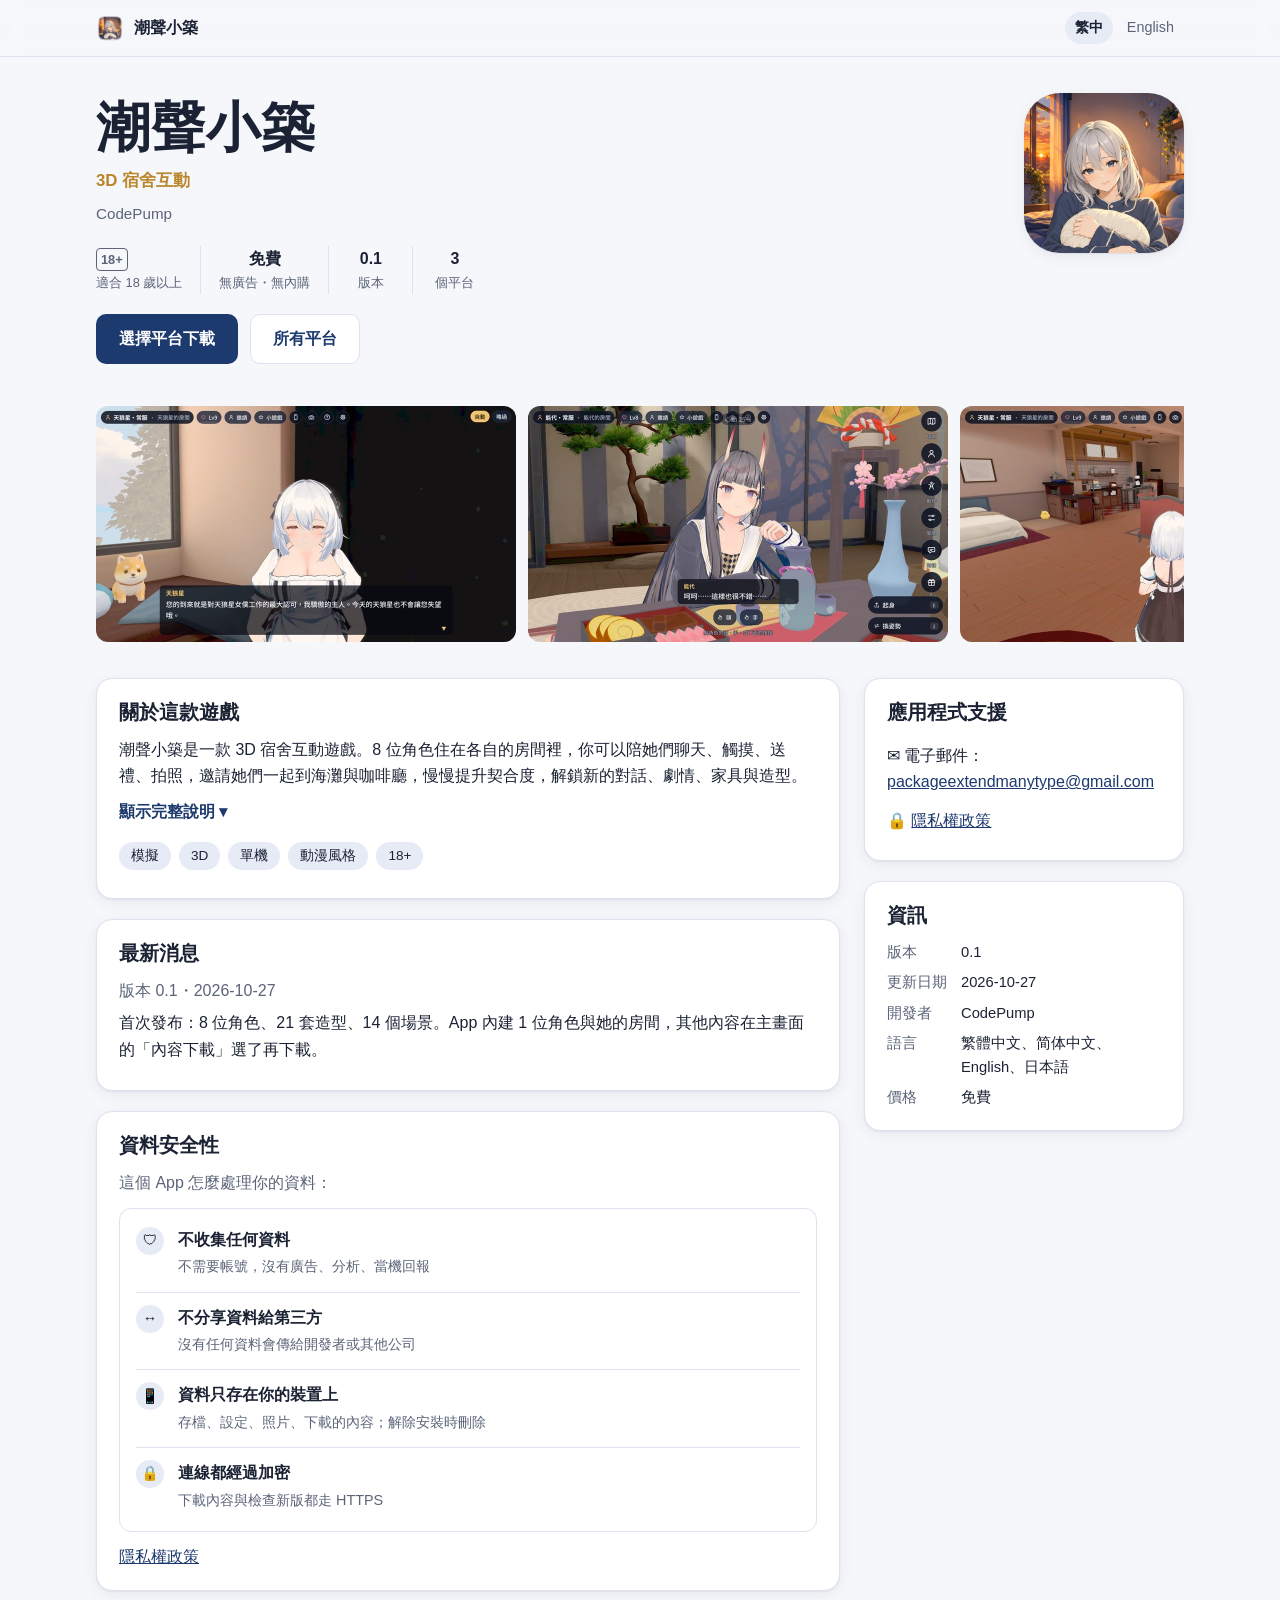
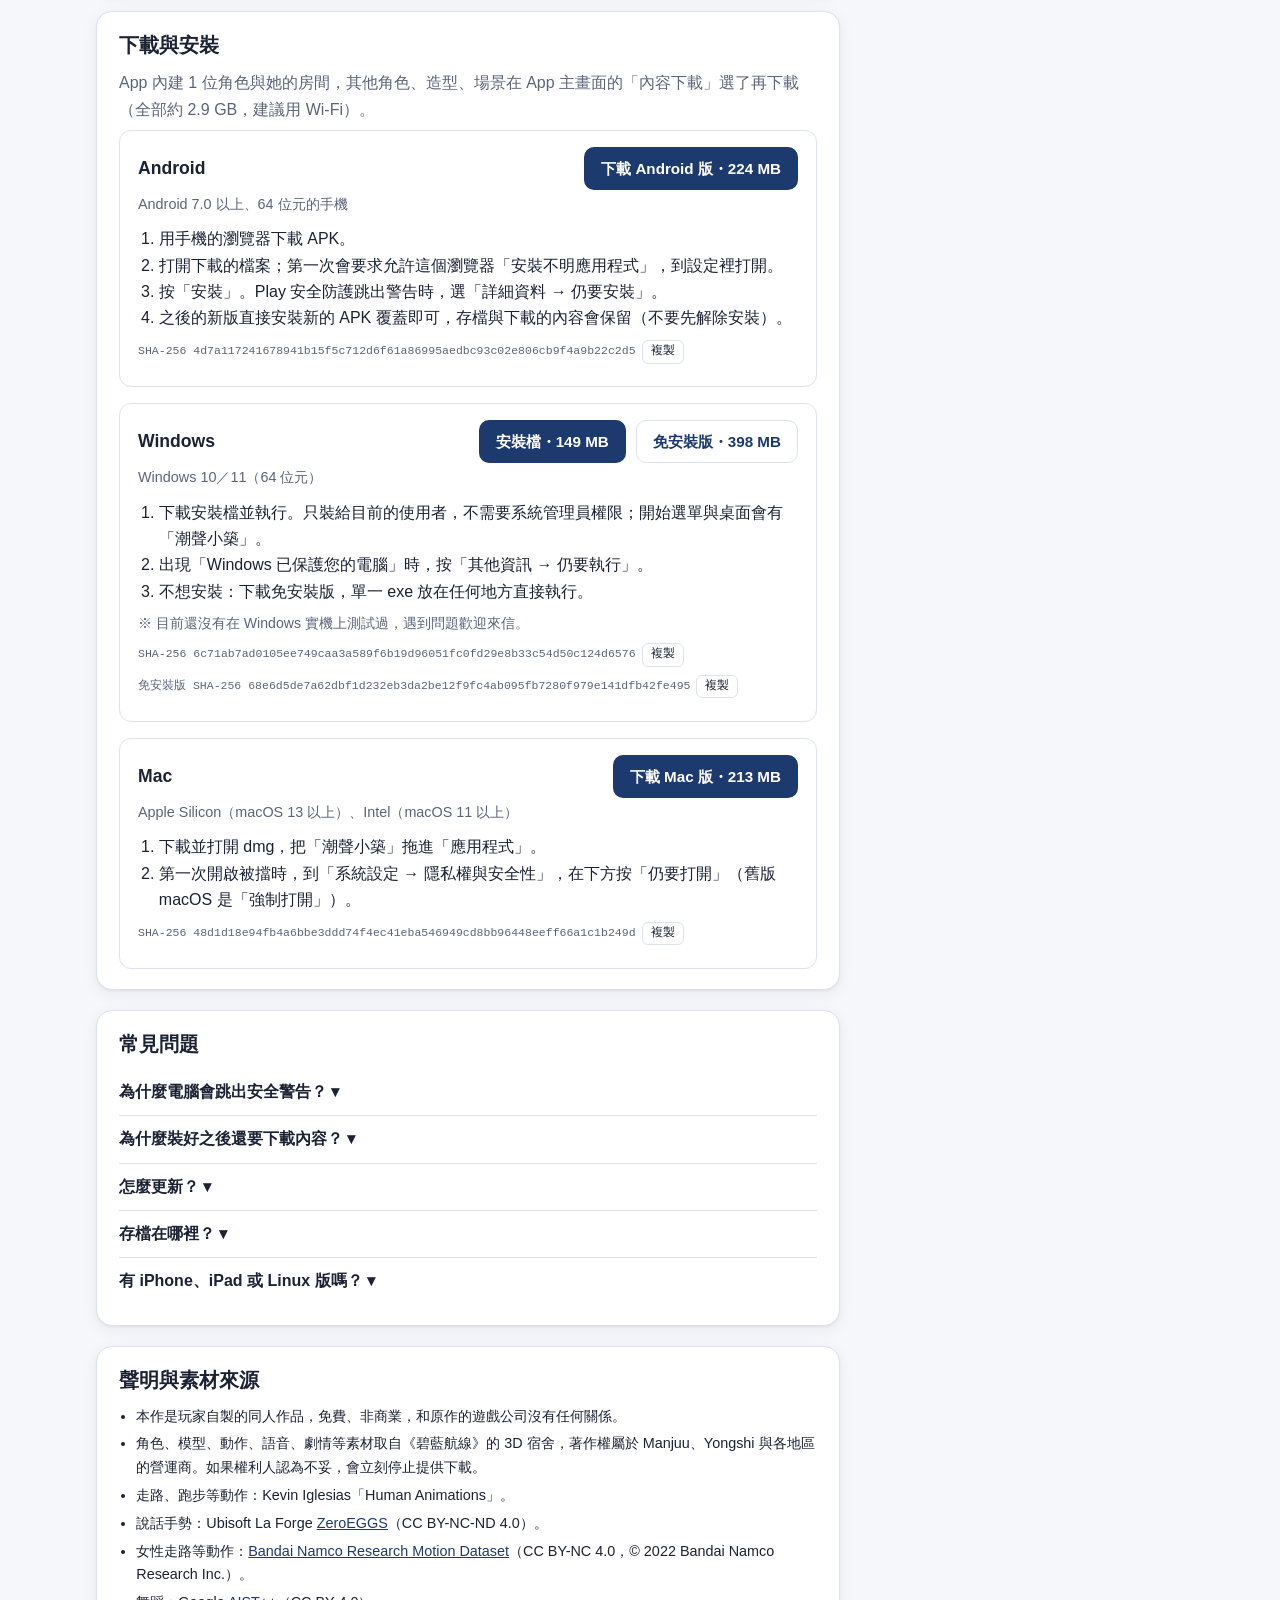
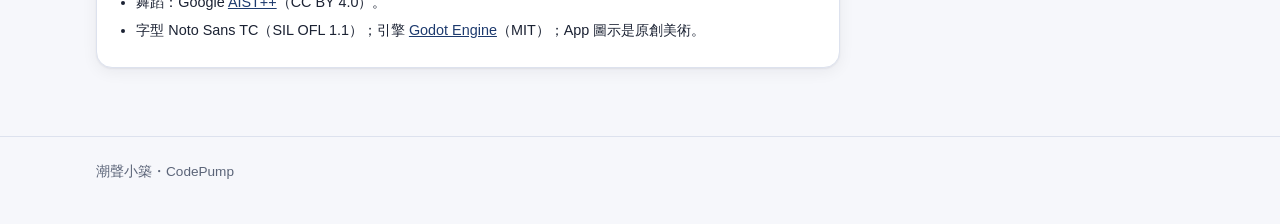
==== index.html @ 1b5eac10 "下載頁 0.1（2026-10-27） 由 L2D3D 的 tools/site.py 產生。  Co-Authored-By: Claude Opus 5.5 (1M context) <norep" ====
<!doctype html>
<html lang="zh-Hant-TW">
<head>
<meta charset="utf-8">
<meta name="viewport" content="width=device-width, initial-scale=1">
<title>潮聲小築｜3D 宿舍互動</title>
<meta name="description" content="在海邊的宿舍裡和她們相處：聊天、觸摸、送禮、拍照，一起去海灘與咖啡廳">
<link rel="canonical" href="https://daniel098962.github.io/tidehouse/">
<link rel="alternate" hreflang="zh-Hant-TW" href="https://daniel098962.github.io/tidehouse/">
<link rel="alternate" hreflang="en" href="https://daniel098962.github.io/tidehouse/en/">
<meta property="og:type" content="website">
<meta property="og:title" content="潮聲小築｜3D 宿舍互動">
<meta property="og:description" content="在海邊的宿舍裡和她們相處：聊天、觸摸、送禮、拍照，一起去海灘與咖啡廳">
<meta property="og:url" content="https://daniel098962.github.io/tidehouse/">
<meta property="og:image" content="https://daniel098962.github.io/tidehouse/img/feature_zh-TW.png">
<meta name="twitter:card" content="summary_large_image">
<link rel="icon" href="img/favicon.png">
<link rel="apple-touch-icon" href="img/icon_180.png">
<link rel="stylesheet" href="style.css">
<script type="application/ld+json">{"@context": "https://schema.org", "@type": "VideoGame", "name": "潮聲小築", "description": "在海邊的宿舍裡和她們相處：聊天、觸摸、送禮、拍照，一起去海灘與咖啡廳", "url": "https://daniel098962.github.io/tidehouse/", "image": "https://daniel098962.github.io/tidehouse/img/icon_512.png", "operatingSystem": "Android, Windows, macOS", "applicationCategory": "GameApplication", "author": {"@type": "Organization", "name": "CodePump"}, "offers": {"@type": "Offer", "price": "0", "priceCurrency": "USD"}, "softwareVersion": "0.1", "contentRating": "18+"}</script>
</head>
<body>
<header class="top"><div class="wrap">
<a class="brand" href="./"><img src="img/favicon.png" alt="">潮聲小築</a>
<nav class="lang"><a aria-current="page">繁中</a><a href="en/" hreflang="en">English</a></nav>
</div></header>
<main class="wrap">
<section class="hero">
<div>
<h1>潮聲小築</h1>
<p class="tagline">3D 宿舍互動</p>
<p class="dev">CodePump</p>
<ul class="stats">
<li><b><span class="badge-age">18+</span></b><span>適合 18 歲以上</span></li>
<li><b>免費</b><span>無廣告・無內購</span></li>
<li><b>0.1</b><span>版本</span></li>
<li><b>3</b><span>個平台</span></li>
</ul>
<div class="cta"><a class="btn primary" id="dl-main" href="#download">選擇平台下載</a><a class="btn ghost" href="#download">所有平台</a></div>
<p class="cta-note" id="dl-note"></p>
</div>
<img class="hero-icon" src="img/icon_512.png" alt="潮聲小築">
</section>
<section class="shots" aria-label="截圖"><div class="strip">
<button type="button" data-full="img/shots/01.jpg"><img loading="lazy" src="img/shots/thumb_01.jpg" alt="截圖 1"></button>
<button type="button" data-full="img/shots/02.jpg"><img loading="lazy" src="img/shots/thumb_02.jpg" alt="截圖 2"></button>
<button type="button" data-full="img/shots/03.jpg"><img loading="lazy" src="img/shots/thumb_03.jpg" alt="截圖 3"></button>
<button type="button" data-full="img/shots/04.jpg"><img loading="lazy" src="img/shots/thumb_04.jpg" alt="截圖 4"></button>
<button type="button" data-full="img/shots/05.jpg"><img loading="lazy" src="img/shots/thumb_05.jpg" alt="截圖 5"></button>
<button type="button" data-full="img/shots/06.jpg"><img loading="lazy" src="img/shots/thumb_06.jpg" alt="截圖 6"></button>
<button type="button" data-full="img/shots/07.jpg"><img loading="lazy" src="img/shots/thumb_07.jpg" alt="截圖 7"></button>
<button type="button" data-full="img/shots/08.jpg"><img loading="lazy" src="img/shots/thumb_08.jpg" alt="截圖 8"></button>
</div></section>
<div class="cols">
<div>
<section class="card about" id="about">
<h2>關於這款遊戲</h2>
<p>潮聲小築是一款 3D 宿舍互動遊戲。8 位角色住在各自的房間裡，你可以陪她們聊天、觸摸、送禮、拍照，邀請她們一起到海灘與咖啡廳，慢慢提升契合度，解鎖新的對話、劇情、家具與造型。</p>
<details><summary>顯示完整說明</summary>
<h3>在房間裡相處</h3>
<ul><li>操作角色在房間裡自由走動，坐上沙發、床、暖桌，共 81 種家具互動</li><li>進房間時她會先打招呼；按「對話」播一段日常對話，有選項的會分歧</li><li>互動中點她的頭、手等部位，播出反應動作與台詞</li><li>劇情超過 1,100 段，有日語配音</li></ul>
<h3>契合度與回憶</h3>
<ul><li>對話、觸摸、送禮、收集、小遊戲都會提升契合度（每位角色 Lv1～15）</li><li>升級解鎖新的對話、劇情、家具與造型</li><li>專屬禮物解鎖專屬劇情；看過的回憶隨時可以重播，在她的房間裡用專屬的鏡頭演出</li><li>房間裡藏著 245 件收藏品，有些只在晚上出現</li><li>只想看劇情？可以一鍵全部解鎖，數值也能自己調</li></ul>
<h3>拍照模式</h3>
<ul><li>上百種姿勢、表情，6 種濾鏡、景深、定格</li><li>照片存在 App 的相簿；邀請來的同伴也能一起合照</li></ul>
<h3>一起出門</h3>
<ul><li>邀請其他角色到同一個場景，她們會坐上沙發、床，或站在旁邊看著你，同伴之間也會聊天</li><li>海灘有排球、滑水道，咖啡廳有跳舞拍照，洗車場可以限時洗車</li><li>房間裡還有打手、猜拳、行程等小遊戲</li></ul>
<h3>手機</h3>
<ul><li>跟她聊天、看她的貼文並回覆、打視訊電話</li></ul>
<h3>白天與夜晚</h3>
<ul><li>依手機的時間切換白天與夜晚：夜晚開燈、窗外變暗，也可以自己固定</li></ul>
<h3>換裝、換場景、換家具</h3>
<ul><li>21 套造型、14 個場景（8 間房間、宿舍走廊、浴室、海灘、咖啡廳、洗車場）</li><li>任何角色都能去任何場景；房間裡的床、桌子、沙發可以自己換</li></ul>
<h3>其他</h3>
<ul><li>介面與台詞支援繁體中文、简体中文、English、日本語</li><li>不需要註冊帳號、沒有廣告、沒有內購，進度存在手機上</li></ul>
<p>注意：App 內建 1 位角色與她的房間，其他角色、造型、場景在「內容下載」選了再下載（全部約 2.9 GB），建議使用 Wi-Fi。</p>
</details>
<ul class="tags"><li>模擬</li><li>3D</li><li>單機</li><li>動漫風格</li><li>18+</li></ul>
</section>
<section class="card" id="news">
<h2>最新消息</h2>
<p class="muted">版本 0.1・2026-10-27</p>
<p>首次發布：8 位角色、21 套造型、14 個場景。App 內建 1 位角色與她的房間，其他內容在主畫面的「內容下載」選了再下載。</p>
</section>
<section class="card" id="safety">
<h2>資料安全性</h2>
<p class="muted">這個 App 怎麼處理你的資料：</p>
<div class="safety"><div class="row"><div class="ico" aria-hidden="true">🛡</div><div><b>不收集任何資料</b><span>不需要帳號，沒有廣告、分析、當機回報</span></div></div>
<div class="row"><div class="ico" aria-hidden="true">↔</div><div><b>不分享資料給第三方</b><span>沒有任何資料會傳給開發者或其他公司</span></div></div>
<div class="row"><div class="ico" aria-hidden="true">📱</div><div><b>資料只存在你的裝置上</b><span>存檔、設定、照片、下載的內容；解除安裝時刪除</span></div></div>
<div class="row"><div class="ico" aria-hidden="true">🔒</div><div><b>連線都經過加密</b><span>下載內容與檢查新版都走 HTTPS</span></div></div></div>
<a href="privacy.html">隱私權政策</a>
</section>
<section class="card" id="download">
<h2>下載與安裝</h2>
<p class="muted">App 內建 1 位角色與她的房間，其他角色、造型、場景在 App 主畫面的「內容下載」選了再下載（全部約 2.9 GB，建議用 Wi-Fi）。</p>
<div class="dl-grid">
<article class="dl" id="dl-android">
<header><h3>Android</h3><div class="files"><a class="btn primary" href="https://github.com/daniel098962/tidehouse/releases/latest/download/TideHouse.apk">下載 Android 版・224 MB</a></div></header>
<p class="req">Android 7.0 以上、64 位元的手機</p>
<ol><li>用手機的瀏覽器下載 APK。</li><li>打開下載的檔案；第一次會要求允許這個瀏覽器「安裝不明應用程式」，到設定裡打開。</li><li>按「安裝」。Play 安全防護跳出警告時，選「詳細資料 → 仍要安裝」。</li><li>之後的新版直接安裝新的 APK 覆蓋即可，存檔與下載的內容會保留（不要先解除安裝）。</li></ol>
<p class="hash">SHA-256 4d7a117241678941b15f5c712d6f61a86995aedbc93c02e806cb9f4a9b22c2d5<button type="button" data-copy="4d7a117241678941b15f5c712d6f61a86995aedbc93c02e806cb9f4a9b22c2d5">複製</button></p>
</article>
<article class="dl" id="dl-windows">
<header><h3>Windows</h3><div class="files"><a class="btn primary" href="https://github.com/daniel098962/tidehouse/releases/latest/download/TideHouse_x64-setup.exe">安裝檔・149 MB</a><a class="btn ghost" href="https://github.com/daniel098962/tidehouse/releases/latest/download/TideHouse_x64_portable.exe">免安裝版・398 MB</a></div></header>
<p class="req">Windows 10／11（64 位元）</p>
<ol><li>下載安裝檔並執行。只裝給目前的使用者，不需要系統管理員權限；開始選單與桌面會有「潮聲小築」。</li><li>出現「Windows 已保護您的電腦」時，按「其他資訊 → 仍要執行」。</li><li>不想安裝：下載免安裝版，單一 exe 放在任何地方直接執行。</li></ol><p class="muted" style="font-size:.88rem">※ 目前還沒有在 Windows 實機上測試過，遇到問題歡迎來信。</p>
<p class="hash">SHA-256 6c71ab7ad0105ee749caa3a589f6b19d96051fc0fd29e8b33c54d50c124d6576<button type="button" data-copy="6c71ab7ad0105ee749caa3a589f6b19d96051fc0fd29e8b33c54d50c124d6576">複製</button></p><p class="hash">免安裝版 SHA-256 68e6d5de7a62dbf1d232eb3da2be12f9fc4ab095fb7280f979e141dfb42fe495<button type="button" data-copy="68e6d5de7a62dbf1d232eb3da2be12f9fc4ab095fb7280f979e141dfb42fe495">複製</button></p>
</article>
<article class="dl" id="dl-mac">
<header><h3>Mac</h3><div class="files"><a class="btn primary" href="https://github.com/daniel098962/tidehouse/releases/latest/download/TideHouse_universal.dmg">下載 Mac 版・213 MB</a></div></header>
<p class="req">Apple Silicon（macOS 13 以上）、Intel（macOS 11 以上）</p>
<ol><li>下載並打開 dmg，把「潮聲小築」拖進「應用程式」。</li><li>第一次開啟被擋時，到「系統設定 → 隱私權與安全性」，在下方按「仍要打開」（舊版 macOS 是「強制打開」）。</li></ol>
<p class="hash">SHA-256 48d1d18e94fb4a6bbe3ddd74f4ec41eba546949cd8bb96448eeff66a1c1b249d<button type="button" data-copy="48d1d18e94fb4a6bbe3ddd74f4ec41eba546949cd8bb96448eeff66a1c1b249d">複製</button></p>
</article>
</div>
</section>
<section class="card faq" id="faq">
<h2>常見問題</h2>
<details><summary>為什麼電腦會跳出安全警告？</summary><p>電腦版沒有付費的程式碼簽章憑證，Windows 的 SmartScreen 與 macOS 會提醒一次，照上面的步驟允許即可。每個檔案都附 SHA-256，可以比對下載的檔案是否完整（Windows：certutil -hashfile 檔名 SHA256；Mac：shasum -a 256 檔名）。</p></details>
<details><summary>為什麼裝好之後還要下載內容？</summary><p>為了讓 App 小一點，只內建 1 位角色與她的房間；其他角色、造型、場景在主畫面的「內容下載」勾選後下載，下載完馬上就能選。不要的也可以刪除。</p></details>
<details><summary>怎麼更新？</summary><p>有新版本時，App 主畫面的標題下方會出現「有新版本」，按了會開這個頁面。下載新版覆蓋安裝，存檔與下載的內容都會保留。</p></details>
<details><summary>存檔在哪裡？</summary><p>Windows：%APPDATA%\Godot\app_userdata\潮聲小築；Mac：~/Library/Application Support/Godot/app_userdata/潮聲小築；Android：App 自己的儲存空間（解除安裝時刪除）。</p></details>
<details><summary>有 iPhone、iPad 或 Linux 版嗎？</summary><p>目前沒有。</p></details>
</section>
<section class="card credits" id="credits">
<h2>聲明與素材來源</h2>
<ul><li>本作是玩家自製的同人作品，免費、非商業，和原作的遊戲公司沒有任何關係。</li><li>角色、模型、動作、語音、劇情等素材取自《碧藍航線》的 3D 宿舍，著作權屬於 Manjuu、Yongshi 與各地區的營運商。如果權利人認為不妥，會立刻停止提供下載。</li><li>走路、跑步等動作：Kevin Iglesias「Human Animations」。</li><li>說話手勢：Ubisoft La Forge <a href="https://github.com/ubisoft/ubisoft-laforge-ZeroEGGS">ZeroEGGS</a>（CC BY-NC-ND 4.0）。</li><li>女性走路等動作：<a href="https://github.com/BandaiNamcoResearchInc/Bandai-Namco-Research-Motiondataset">Bandai Namco Research Motion Dataset</a>（CC BY-NC 4.0，© 2022 Bandai Namco Research Inc.）。</li><li>舞蹈：Google <a href="https://google.github.io/aistplusplus_dataset/">AIST++</a>（CC BY 4.0）。</li><li>字型 Noto Sans TC（SIL OFL 1.1）；引擎 <a href="https://godotengine.org/">Godot Engine</a>（MIT）；App 圖示是原創美術。</li></ul>
</section>
</div>
<aside class="side">
<section class="card">
<h2>應用程式支援</h2>
<ul><li>✉ 電子郵件：<a href="mailto:packageextendmanytype@gmail.com">packageextendmanytype@gmail.com</a></li><li>🔒 <a href="privacy.html">隱私權政策</a></li></ul>
</section>
<section class="card">
<h2>資訊</h2>
<dl><dt>版本</dt><dd>0.1</dd><dt>更新日期</dt><dd>2026-10-27</dd><dt>開發者</dt><dd>CodePump</dd><dt>語言</dt><dd>繁體中文、简体中文、English、日本語</dd><dt>價格</dt><dd>免費</dd></dl>
</section>
</aside>
</div>
</main>
<footer><div class="wrap">潮聲小築・CodePump</div></footer>
<dialog id="viewer"><img alt=""><div class="viewer-bar"><button type="button" data-prev>‹</button><button type="button" data-close>✕</button><button type="button" data-next>›</button></div></dialog>
<script>window.TH = {"downloads": {"android": {"url": "https://github.com/daniel098962/tidehouse/releases/latest/download/TideHouse.apk", "file": "TideHouse.apk", "size_text": "224 MB"}, "windows": {"url": "https://github.com/daniel098962/tidehouse/releases/latest/download/TideHouse_x64-setup.exe", "file": "TideHouse_x64-setup.exe", "size_text": "149 MB"}, "windows_portable": {"url": "https://github.com/daniel098962/tidehouse/releases/latest/download/TideHouse_x64_portable.exe", "file": "TideHouse_x64_portable.exe", "size_text": "398 MB"}, "mac": {"url": "https://github.com/daniel098962/tidehouse/releases/latest/download/TideHouse_universal.dmg", "file": "TideHouse_universal.dmg", "size_text": "213 MB"}}, "text": {"button_android": "下載 Android 版", "button_windows": "下載 Windows 版", "button_mac": "下載 Mac 版", "button_choose": "選擇平台下載", "no_ios": "目前沒有 iPhone／iPad 版", "copied": "已複製"}};</script>
<script src="app.js"></script>
</body>
</html>
---- style.css ----
/* 潮聲小築的下載頁（tools/site.py 複製到 local/build/site/）：資訊架構參考應用程式商店的頁面，配色用遊戲介面的深藍＋金（docs/art/UI_STYLE.md） */
:root {
	--bg: #f6f7fb;
	--surface: #ffffff;
	--surface-2: #eef1f8;
	--text: #1b2233;
	--muted: #5b6478;
	--line: #dde2ee;
	--accent: #1d3a6e;
	--accent-text: #ffffff;
	--gold: #b9862a;
	--chip: #e6ebf6;
	--shadow: 0 1px 2px rgba(16, 24, 40, .06), 0 4px 16px rgba(16, 24, 40, .06);
	--radius: 16px;
	color-scheme: light;
}
@media (prefers-color-scheme: dark) {
	:root:not([data-theme="light"]) {
		--bg: #0d1323;
		--surface: #151d33;
		--surface-2: #1c2640;
		--text: #e9edf6;
		--muted: #a3adc4;
		--line: #26304d;
		--accent: #f2c46d;
		--accent-text: #1a1306;
		--gold: #f2c46d;
		--chip: #222d4a;
		--shadow: none;
		color-scheme: dark;
	}
}
:root[data-theme="dark"] {
	--bg: #0d1323;
	--surface: #151d33;
	--surface-2: #1c2640;
	--text: #e9edf6;
	--muted: #a3adc4;
	--line: #26304d;
	--accent: #f2c46d;
	--accent-text: #1a1306;
	--gold: #f2c46d;
	--chip: #222d4a;
	--shadow: none;
	color-scheme: dark;
}

* { box-sizing: border-box; }
html { scroll-behavior: smooth; }
body {
	margin: 0;
	background: var(--bg);
	color: var(--text);
	font: 16px/1.65 -apple-system, BlinkMacSystemFont, "Segoe UI", "PingFang TC", "Noto Sans TC", "Microsoft JhengHei", sans-serif;
	-webkit-text-size-adjust: 100%;
}
a { color: var(--accent); }
img { max-width: 100%; display: block; }
h1, h2, h3 { line-height: 1.3; margin: 0; }
h2 { font-size: 1.25rem; margin-bottom: .75rem; }
h3 { font-size: 1rem; margin: 1.1rem 0 .3rem; }
p { margin: .4rem 0; }
.muted { color: var(--muted); }
.wrap { max-width: 1120px; margin: 0 auto; padding: 0 16px; }

/* 頂端列 */
.top { position: sticky; top: 0; z-index: 10; background: color-mix(in srgb, var(--bg) 88%, transparent); backdrop-filter: blur(10px); border-bottom: 1px solid var(--line); }
.top .wrap { display: flex; align-items: center; justify-content: space-between; height: 56px; }
.brand { display: flex; align-items: center; gap: 10px; color: var(--text); text-decoration: none; font-weight: 700; }
.brand img { width: 28px; height: 28px; border-radius: 7px; }
.lang { display: flex; gap: 4px; }
.lang a { padding: 4px 10px; border-radius: 999px; text-decoration: none; color: var(--muted); font-size: .9rem; }
.lang a[aria-current] { background: var(--chip); color: var(--text); font-weight: 600; }

/* 標題區 */
.hero { display: flex; gap: 32px; align-items: flex-start; justify-content: space-between; padding: 36px 0 24px; }
.hero h1 { font-size: clamp(2rem, 6vw, 3.4rem); letter-spacing: .02em; }
.hero .tagline { color: var(--gold); font-weight: 700; font-size: 1.05rem; margin-top: .2rem; }
.hero .dev { color: var(--muted); font-size: .95rem; }
.hero-icon { width: 160px; height: 160px; border-radius: 36px; box-shadow: var(--shadow); flex: none; }
.stats { display: flex; flex-wrap: wrap; list-style: none; padding: 0; margin: 20px 0; }
.stats li { display: flex; flex-direction: column; align-items: center; padding: 0 18px; border-left: 1px solid var(--line); min-width: 84px; }
.stats li:first-child { border-left: 0; padding-left: 0; align-items: flex-start; }
.stats b { font-size: 1rem; }
.stats span { color: var(--muted); font-size: .8rem; }
.badge-age { display: inline-block; border: 1.5px solid currentColor; border-radius: 4px; padding: 0 4px; font-size: .85rem; }
.cta { display: flex; flex-wrap: wrap; gap: 12px; align-items: center; }
.btn { display: inline-flex; align-items: center; gap: 8px; padding: 11px 22px; border-radius: 10px; font-weight: 700; text-decoration: none; border: 1px solid transparent; cursor: pointer; font-size: 1rem; }
.btn.primary { background: var(--accent); color: var(--accent-text); }
.btn.primary:hover { filter: brightness(1.08); }
.btn.ghost { border-color: var(--line); color: var(--accent); background: var(--surface); }
.btn[aria-disabled="true"] { opacity: .55; pointer-events: none; }
.cta-note { color: var(--muted); font-size: .85rem; margin-top: .6rem; }

/* 截圖 */
.shots { margin: 8px 0 28px; }
.strip { display: flex; gap: 12px; overflow-x: auto; scroll-snap-type: x mandatory; padding-bottom: 8px; scrollbar-width: thin; }
.strip button { flex: none; width: min(78vw, 420px); aspect-ratio: 16 / 9; padding: 0; border: 0; border-radius: 12px; overflow: hidden; background: var(--surface-2); cursor: zoom-in; scroll-snap-align: start; }
.strip img { width: 100%; height: 100%; object-fit: cover; }

/* 兩欄 */
.cols { display: grid; grid-template-columns: minmax(0, 1fr) 320px; gap: 24px; align-items: start; padding-bottom: 48px; }
.card { background: var(--surface); border: 1px solid var(--line); border-radius: var(--radius); padding: 20px 22px; margin-bottom: 20px; box-shadow: var(--shadow); }
.side .card { position: static; }
.about ul, .card ul { padding-left: 1.2em; margin: .3rem 0; }
.about li { margin: .15rem 0; }
details > summary { cursor: pointer; color: var(--accent); font-weight: 600; margin-top: .6rem; list-style: none; }
details > summary::-webkit-details-marker { display: none; }
details > summary::after { content: " ▾"; }
details[open] > summary::after { content: " ▴"; }
.tags { display: flex; flex-wrap: wrap; gap: 8px; list-style: none; padding: 0 !important; margin-top: 14px !important; }
.tags li { background: var(--chip); border-radius: 999px; padding: 3px 12px; font-size: .85rem; }

/* 資料安全性 */
.safety { border: 1px solid var(--line); border-radius: 12px; padding: 6px 16px; margin: 12px 0; }
.safety .row { display: flex; gap: 14px; padding: 12px 0; border-top: 1px solid var(--line); }
.safety .row:first-child { border-top: 0; }
.safety .ico { width: 28px; height: 28px; flex: none; border-radius: 50%; background: var(--chip); display: grid; place-items: center; font-size: .9rem; }
.safety b { display: block; }
.safety span { color: var(--muted); font-size: .9rem; }

/* 下載卡 */
.dl-grid { display: grid; gap: 16px; }
.dl { border: 1px solid var(--line); border-radius: 12px; padding: 16px 18px; }
.dl[data-current] { border-color: var(--accent); box-shadow: 0 0 0 1px var(--accent) inset; }
.dl header { display: flex; flex-wrap: wrap; justify-content: space-between; gap: 10px; align-items: center; }
.dl h3 { margin: 0; font-size: 1.1rem; }
.dl .req { color: var(--muted); font-size: .9rem; margin: .2rem 0 .6rem; }
.dl ol { padding-left: 1.3em; margin: .4rem 0; }
.dl .files { display: flex; flex-wrap: wrap; gap: 10px; }
.dl .btn { padding: 8px 16px; font-size: .95rem; }
.hash { font-family: ui-monospace, SFMono-Regular, Menlo, Consolas, monospace; font-size: .72rem; color: var(--muted); word-break: break-all; margin-top: .5rem; }
.hash button { font: inherit; font-size: .75rem; margin-left: 6px; padding: 1px 8px; border-radius: 6px; border: 1px solid var(--line); background: var(--surface); color: var(--text); cursor: pointer; }

/* 常見問題 */
.faq details { border-top: 1px solid var(--line); padding: 10px 0; }
.faq details:first-of-type { border-top: 0; }
.faq summary { color: var(--text) !important; margin: 0 !important; }
.faq p { color: var(--muted); }

/* 側欄 */
.side dl { margin: 0; display: grid; grid-template-columns: auto 1fr; gap: 6px 14px; font-size: .92rem; }
.side dt { color: var(--muted); }
.side dd { margin: 0; }
.side ul { list-style: none; padding: 0; margin: 0; }
.side li { padding: 6px 0; }

.credits { font-size: .9rem; }
.credits li { margin: .25rem 0; }
footer { border-top: 1px solid var(--line); padding: 24px 0 40px; color: var(--muted); font-size: .85rem; }

/* 看大圖 */
dialog#viewer { border: 0; padding: 0; background: transparent; max-width: 96vw; max-height: 92vh; }
dialog#viewer::backdrop { background: rgba(5, 8, 16, .88); }
dialog#viewer img { max-width: 96vw; max-height: 86vh; border-radius: 10px; }
.viewer-bar { display: flex; justify-content: center; gap: 10px; margin-top: 10px; }
.viewer-bar button { background: rgba(255, 255, 255, .14); color: #fff; border: 0; border-radius: 999px; padding: 8px 18px; font-size: 1rem; cursor: pointer; }

@media (max-width: 860px) {
	.cols { grid-template-columns: 1fr; }
	.hero { flex-direction: column-reverse; gap: 16px; padding-top: 24px; }
	.hero-icon { width: 96px; height: 96px; border-radius: 22px; }
	.stats li { padding: 0 12px; min-width: 0; }
}
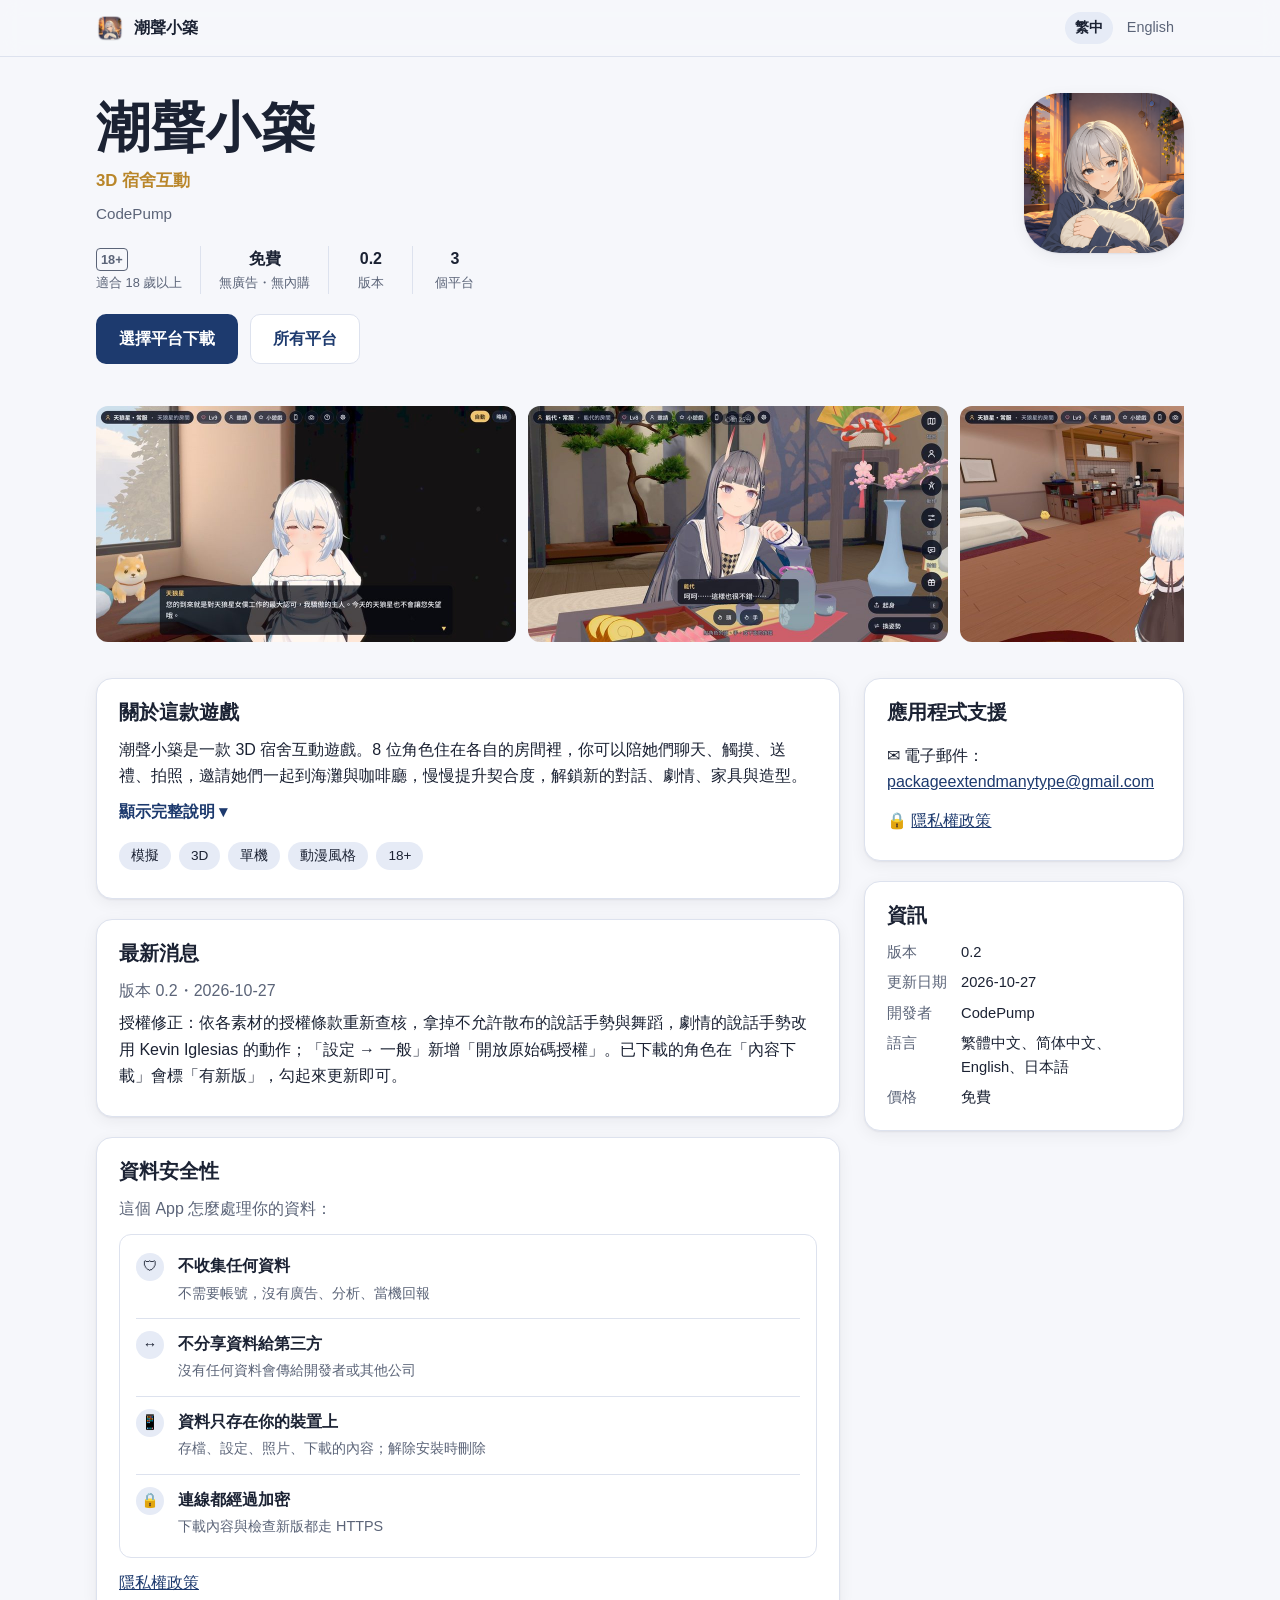
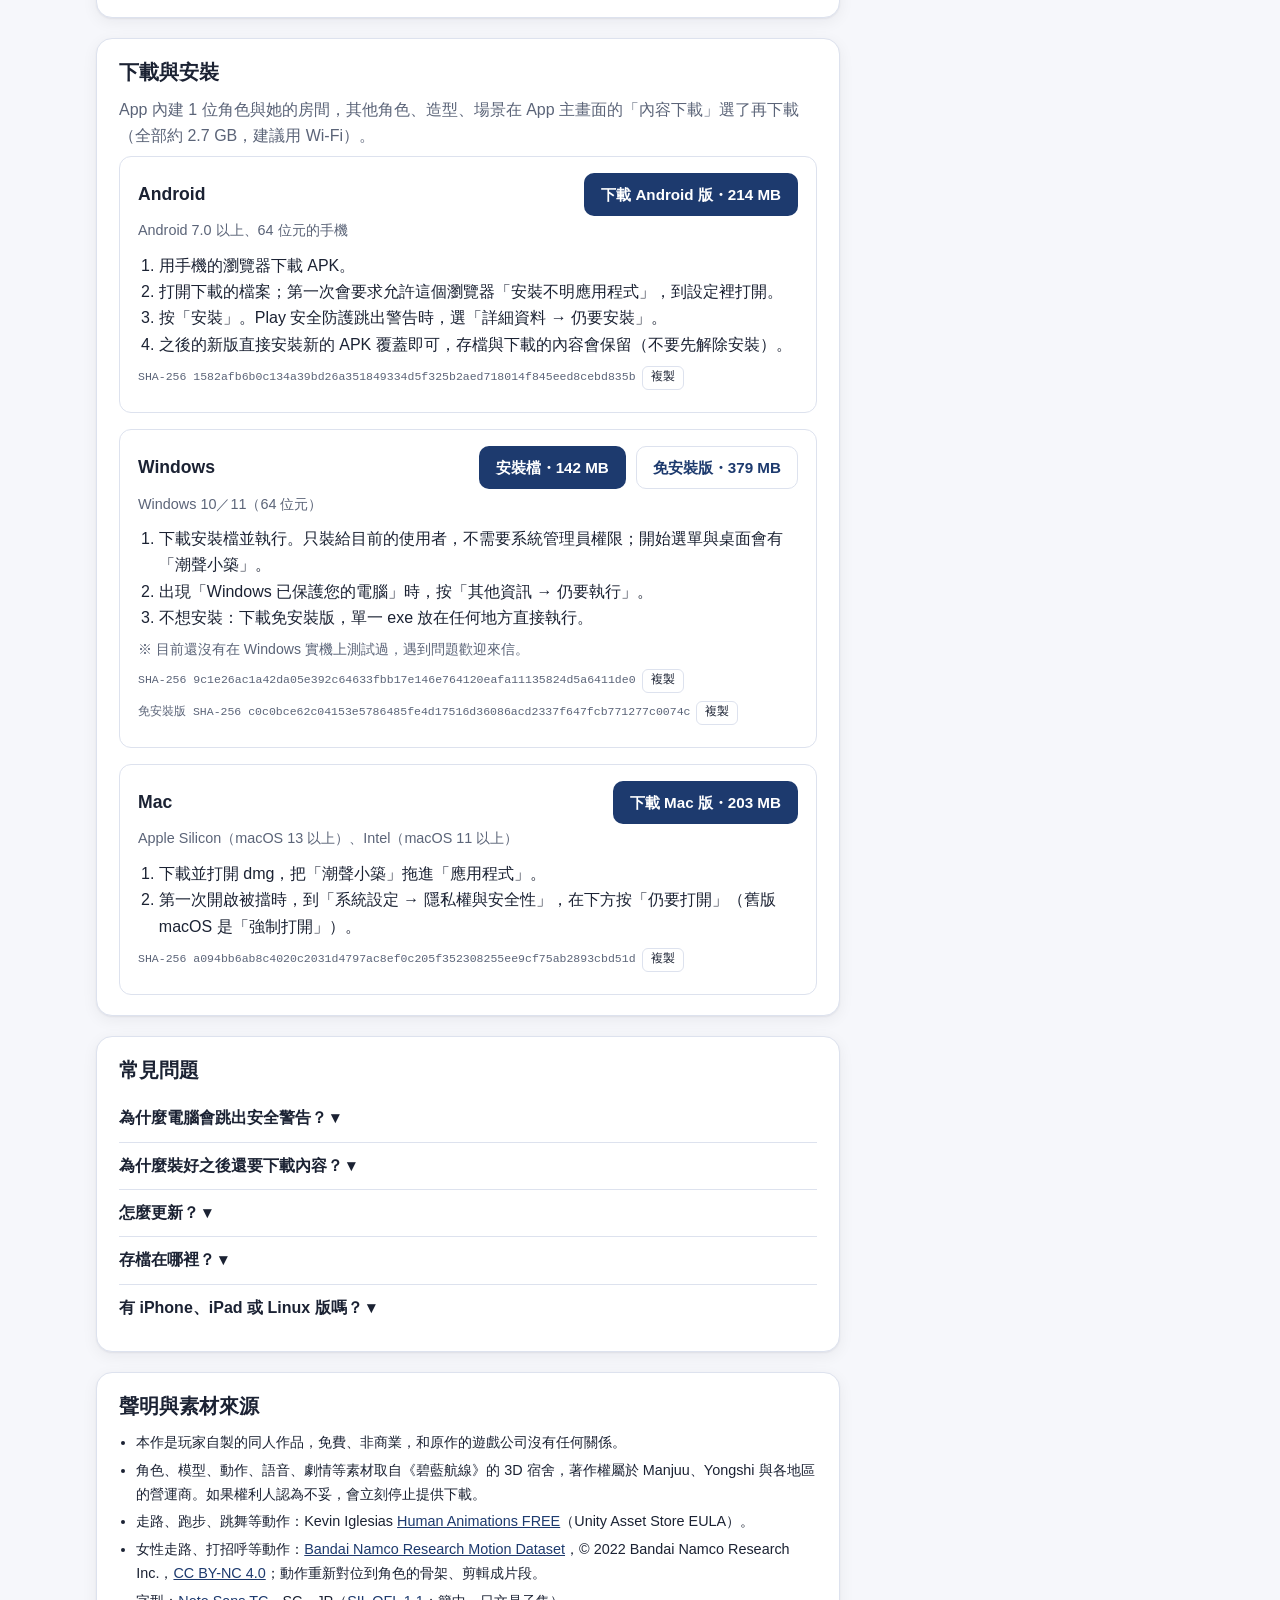
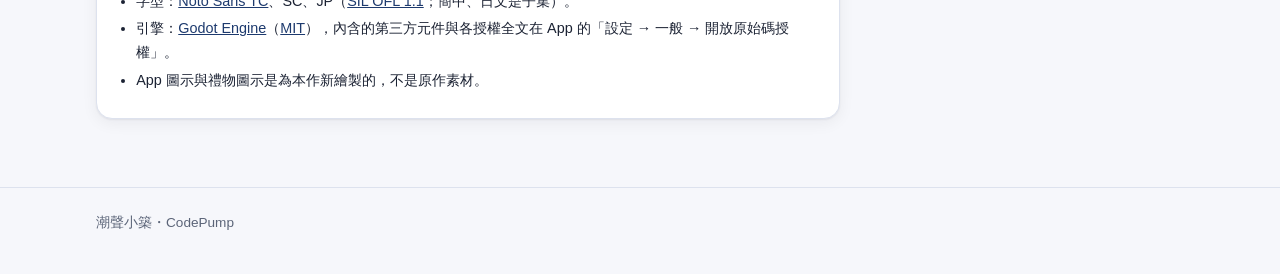
==== commit 91b2f024: "下載頁 0.2（2026-10-27） 由 L2D3D 的 tools/site.py 產生。  Co-Authored-By: Claude Opus 5.5 (1M context) <norep" ====
--- a/index.html
+++ b/index.html
@@ -17,7 +17,7 @@
 <link rel="icon" href="img/favicon.png">
 <link rel="apple-touch-icon" href="img/icon_180.png">
 <link rel="stylesheet" href="style.css">
-<script type="application/ld+json">{"@context": "https://schema.org", "@type": "VideoGame", "name": "潮聲小築", "description": "在海邊的宿舍裡和她們相處：聊天、觸摸、送禮、拍照，一起去海灘與咖啡廳", "url": "https://daniel098962.github.io/tidehouse/", "image": "https://daniel098962.github.io/tidehouse/img/icon_512.png", "operatingSystem": "Android, Windows, macOS", "applicationCategory": "GameApplication", "author": {"@type": "Organization", "name": "CodePump"}, "offers": {"@type": "Offer", "price": "0", "priceCurrency": "USD"}, "softwareVersion": "0.1", "contentRating": "18+"}</script>
+<script type="application/ld+json">{"@context": "https://schema.org", "@type": "VideoGame", "name": "潮聲小築", "description": "在海邊的宿舍裡和她們相處：聊天、觸摸、送禮、拍照，一起去海灘與咖啡廳", "url": "https://daniel098962.github.io/tidehouse/", "image": "https://daniel098962.github.io/tidehouse/img/icon_512.png", "operatingSystem": "Android, Windows, macOS", "applicationCategory": "GameApplication", "author": {"@type": "Organization", "name": "CodePump"}, "offers": {"@type": "Offer", "price": "0", "priceCurrency": "USD"}, "softwareVersion": "0.2", "contentRating": "18+"}</script>
 </head>
 <body>
 <header class="top"><div class="wrap">
@@ -33,7 +33,7 @@
 <ul class="stats">
 <li><b><span class="badge-age">18+</span></b><span>適合 18 歲以上</span></li>
 <li><b>免費</b><span>無廣告・無內購</span></li>
-<li><b>0.1</b><span>版本</span></li>
+<li><b>0.2</b><span>版本</span></li>
 <li><b>3</b><span>個平台</span></li>
 </ul>
 <div class="cta"><a class="btn primary" id="dl-main" href="#download">選擇平台下載</a><a class="btn ghost" href="#download">所有平台</a></div>
@@ -73,14 +73,14 @@
 <ul><li>21 套造型、14 個場景（8 間房間、宿舍走廊、浴室、海灘、咖啡廳、洗車場）</li><li>任何角色都能去任何場景；房間裡的床、桌子、沙發可以自己換</li></ul>
 <h3>其他</h3>
 <ul><li>介面與台詞支援繁體中文、简体中文、English、日本語</li><li>不需要註冊帳號、沒有廣告、沒有內購，進度存在手機上</li></ul>
-<p>注意：App 內建 1 位角色與她的房間，其他角色、造型、場景在「內容下載」選了再下載（全部約 2.9 GB），建議使用 Wi-Fi。</p>
+<p>注意：App 內建 1 位角色與她的房間，其他角色、造型、場景在「內容下載」選了再下載（全部約 2.7 GB），建議使用 Wi-Fi。</p>
 </details>
 <ul class="tags"><li>模擬</li><li>3D</li><li>單機</li><li>動漫風格</li><li>18+</li></ul>
 </section>
 <section class="card" id="news">
 <h2>最新消息</h2>
-<p class="muted">版本 0.1・2026-10-27</p>
-<p>首次發布：8 位角色、21 套造型、14 個場景。App 內建 1 位角色與她的房間，其他內容在主畫面的「內容下載」選了再下載。</p>
+<p class="muted">版本 0.2・2026-10-27</p>
+<p>授權修正：依各素材的授權條款重新查核，拿掉不允許散布的說話手勢與舞蹈，劇情的說話手勢改用 Kevin Iglesias 的動作；「設定 → 一般」新增「開放原始碼授權」。已下載的角色在「內容下載」會標「有新版」，勾起來更新即可。</p>
 </section>
 <section class="card" id="safety">
 <h2>資料安全性</h2>
@@ -93,25 +93,25 @@
 </section>
 <section class="card" id="download">
 <h2>下載與安裝</h2>
-<p class="muted">App 內建 1 位角色與她的房間，其他角色、造型、場景在 App 主畫面的「內容下載」選了再下載（全部約 2.9 GB，建議用 Wi-Fi）。</p>
+<p class="muted">App 內建 1 位角色與她的房間，其他角色、造型、場景在 App 主畫面的「內容下載」選了再下載（全部約 2.7 GB，建議用 Wi-Fi）。</p>
 <div class="dl-grid">
 <article class="dl" id="dl-android">
-<header><h3>Android</h3><div class="files"><a class="btn primary" href="https://github.com/daniel098962/tidehouse/releases/latest/download/TideHouse.apk">下載 Android 版・224 MB</a></div></header>
+<header><h3>Android</h3><div class="files"><a class="btn primary" href="https://github.com/daniel098962/tidehouse/releases/latest/download/TideHouse.apk">下載 Android 版・214 MB</a></div></header>
 <p class="req">Android 7.0 以上、64 位元的手機</p>
 <ol><li>用手機的瀏覽器下載 APK。</li><li>打開下載的檔案；第一次會要求允許這個瀏覽器「安裝不明應用程式」，到設定裡打開。</li><li>按「安裝」。Play 安全防護跳出警告時，選「詳細資料 → 仍要安裝」。</li><li>之後的新版直接安裝新的 APK 覆蓋即可，存檔與下載的內容會保留（不要先解除安裝）。</li></ol>
-<p class="hash">SHA-256 4d7a117241678941b15f5c712d6f61a86995aedbc93c02e806cb9f4a9b22c2d5<button type="button" data-copy="4d7a117241678941b15f5c712d6f61a86995aedbc93c02e806cb9f4a9b22c2d5">複製</button></p>
+<p class="hash">SHA-256 1582afb6b0c134a39bd26a351849334d5f325b2aed718014f845eed8cebd835b<button type="button" data-copy="1582afb6b0c134a39bd26a351849334d5f325b2aed718014f845eed8cebd835b">複製</button></p>
 </article>
 <article class="dl" id="dl-windows">
-<header><h3>Windows</h3><div class="files"><a class="btn primary" href="https://github.com/daniel098962/tidehouse/releases/latest/download/TideHouse_x64-setup.exe">安裝檔・149 MB</a><a class="btn ghost" href="https://github.com/daniel098962/tidehouse/releases/latest/download/TideHouse_x64_portable.exe">免安裝版・398 MB</a></div></header>
+<header><h3>Windows</h3><div class="files"><a class="btn primary" href="https://github.com/daniel098962/tidehouse/releases/latest/download/TideHouse_x64-setup.exe">安裝檔・142 MB</a><a class="btn ghost" href="https://github.com/daniel098962/tidehouse/releases/latest/download/TideHouse_x64_portable.exe">免安裝版・379 MB</a></div></header>
 <p class="req">Windows 10／11（64 位元）</p>
 <ol><li>下載安裝檔並執行。只裝給目前的使用者，不需要系統管理員權限；開始選單與桌面會有「潮聲小築」。</li><li>出現「Windows 已保護您的電腦」時，按「其他資訊 → 仍要執行」。</li><li>不想安裝：下載免安裝版，單一 exe 放在任何地方直接執行。</li></ol><p class="muted" style="font-size:.88rem">※ 目前還沒有在 Windows 實機上測試過，遇到問題歡迎來信。</p>
-<p class="hash">SHA-256 6c71ab7ad0105ee749caa3a589f6b19d96051fc0fd29e8b33c54d50c124d6576<button type="button" data-copy="6c71ab7ad0105ee749caa3a589f6b19d96051fc0fd29e8b33c54d50c124d6576">複製</button></p><p class="hash">免安裝版 SHA-256 68e6d5de7a62dbf1d232eb3da2be12f9fc4ab095fb7280f979e141dfb42fe495<button type="button" data-copy="68e6d5de7a62dbf1d232eb3da2be12f9fc4ab095fb7280f979e141dfb42fe495">複製</button></p>
+<p class="hash">SHA-256 9c1e26ac1a42da05e392c64633fbb17e146e764120eafa11135824d5a6411de0<button type="button" data-copy="9c1e26ac1a42da05e392c64633fbb17e146e764120eafa11135824d5a6411de0">複製</button></p><p class="hash">免安裝版 SHA-256 c0c0bce62c04153e5786485fe4d17516d36086acd2337f647fcb771277c0074c<button type="button" data-copy="c0c0bce62c04153e5786485fe4d17516d36086acd2337f647fcb771277c0074c">複製</button></p>
 </article>
 <article class="dl" id="dl-mac">
-<header><h3>Mac</h3><div class="files"><a class="btn primary" href="https://github.com/daniel098962/tidehouse/releases/latest/download/TideHouse_universal.dmg">下載 Mac 版・213 MB</a></div></header>
+<header><h3>Mac</h3><div class="files"><a class="btn primary" href="https://github.com/daniel098962/tidehouse/releases/latest/download/TideHouse_universal.dmg">下載 Mac 版・203 MB</a></div></header>
 <p class="req">Apple Silicon（macOS 13 以上）、Intel（macOS 11 以上）</p>
 <ol><li>下載並打開 dmg，把「潮聲小築」拖進「應用程式」。</li><li>第一次開啟被擋時，到「系統設定 → 隱私權與安全性」，在下方按「仍要打開」（舊版 macOS 是「強制打開」）。</li></ol>
-<p class="hash">SHA-256 48d1d18e94fb4a6bbe3ddd74f4ec41eba546949cd8bb96448eeff66a1c1b249d<button type="button" data-copy="48d1d18e94fb4a6bbe3ddd74f4ec41eba546949cd8bb96448eeff66a1c1b249d">複製</button></p>
+<p class="hash">SHA-256 a094bb6ab8c4020c2031d4797ac8ef0c205f352308255ee9cf75ab2893cbd51d<button type="button" data-copy="a094bb6ab8c4020c2031d4797ac8ef0c205f352308255ee9cf75ab2893cbd51d">複製</button></p>
 </article>
 </div>
 </section>
@@ -125,7 +125,7 @@
 </section>
 <section class="card credits" id="credits">
 <h2>聲明與素材來源</h2>
-<ul><li>本作是玩家自製的同人作品，免費、非商業，和原作的遊戲公司沒有任何關係。</li><li>角色、模型、動作、語音、劇情等素材取自《碧藍航線》的 3D 宿舍，著作權屬於 Manjuu、Yongshi 與各地區的營運商。如果權利人認為不妥，會立刻停止提供下載。</li><li>走路、跑步等動作：Kevin Iglesias「Human Animations」。</li><li>說話手勢：Ubisoft La Forge <a href="https://github.com/ubisoft/ubisoft-laforge-ZeroEGGS">ZeroEGGS</a>（CC BY-NC-ND 4.0）。</li><li>女性走路等動作：<a href="https://github.com/BandaiNamcoResearchInc/Bandai-Namco-Research-Motiondataset">Bandai Namco Research Motion Dataset</a>（CC BY-NC 4.0，© 2022 Bandai Namco Research Inc.）。</li><li>舞蹈：Google <a href="https://google.github.io/aistplusplus_dataset/">AIST++</a>（CC BY 4.0）。</li><li>字型 Noto Sans TC（SIL OFL 1.1）；引擎 <a href="https://godotengine.org/">Godot Engine</a>（MIT）；App 圖示是原創美術。</li></ul>
+<ul><li>本作是玩家自製的同人作品，免費、非商業，和原作的遊戲公司沒有任何關係。</li><li>角色、模型、動作、語音、劇情等素材取自《碧藍航線》的 3D 宿舍，著作權屬於 Manjuu、Yongshi 與各地區的營運商。如果權利人認為不妥，會立刻停止提供下載。</li><li>走路、跑步、跳舞等動作：Kevin Iglesias <a href="https://www.keviniglesias.com/">Human Animations FREE</a>（Unity Asset Store EULA）。</li><li>女性走路、打招呼等動作：<a href="https://github.com/BandaiNamcoResearchInc/Bandai-Namco-Research-Motiondataset">Bandai Namco Research Motion Dataset</a>，© 2022 Bandai Namco Research Inc.，<a href="https://creativecommons.org/licenses/by-nc/4.0/">CC BY-NC 4.0</a>；動作重新對位到角色的骨架、剪輯成片段。</li><li>字型：<a href="https://github.com/google/fonts/tree/main/ofl/notosanstc">Noto Sans TC</a>、SC、JP（<a href="https://openfontlicense.org/">SIL OFL 1.1</a>；簡中、日文是子集）。</li><li>引擎：<a href="https://godotengine.org/">Godot Engine</a>（<a href="https://godotengine.org/license">MIT</a>），內含的第三方元件與各授權全文在 App 的「設定 → 一般 → 開放原始碼授權」。</li><li>App 圖示與禮物圖示是為本作新繪製的，不是原作素材。</li></ul>
 </section>
 </div>
 <aside class="side">
@@ -135,14 +135,14 @@
 </section>
 <section class="card">
 <h2>資訊</h2>
-<dl><dt>版本</dt><dd>0.1</dd><dt>更新日期</dt><dd>2026-10-27</dd><dt>開發者</dt><dd>CodePump</dd><dt>語言</dt><dd>繁體中文、简体中文、English、日本語</dd><dt>價格</dt><dd>免費</dd></dl>
+<dl><dt>版本</dt><dd>0.2</dd><dt>更新日期</dt><dd>2026-10-27</dd><dt>開發者</dt><dd>CodePump</dd><dt>語言</dt><dd>繁體中文、简体中文、English、日本語</dd><dt>價格</dt><dd>免費</dd></dl>
 </section>
 </aside>
 </div>
 </main>
 <footer><div class="wrap">潮聲小築・CodePump</div></footer>
 <dialog id="viewer"><img alt=""><div class="viewer-bar"><button type="button" data-prev>‹</button><button type="button" data-close>✕</button><button type="button" data-next>›</button></div></dialog>
-<script>window.TH = {"downloads": {"android": {"url": "https://github.com/daniel098962/tidehouse/releases/latest/download/TideHouse.apk", "file": "TideHouse.apk", "size_text": "224 MB"}, "windows": {"url": "https://github.com/daniel098962/tidehouse/releases/latest/download/TideHouse_x64-setup.exe", "file": "TideHouse_x64-setup.exe", "size_text": "149 MB"}, "windows_portable": {"url": "https://github.com/daniel098962/tidehouse/releases/latest/download/TideHouse_x64_portable.exe", "file": "TideHouse_x64_portable.exe", "size_text": "398 MB"}, "mac": {"url": "https://github.com/daniel098962/tidehouse/releases/latest/download/TideHouse_universal.dmg", "file": "TideHouse_universal.dmg", "size_text": "213 MB"}}, "text": {"button_android": "下載 Android 版", "button_windows": "下載 Windows 版", "button_mac": "下載 Mac 版", "button_choose": "選擇平台下載", "no_ios": "目前沒有 iPhone／iPad 版", "copied": "已複製"}};</script>
+<script>window.TH = {"downloads": {"android": {"url": "https://github.com/daniel098962/tidehouse/releases/latest/download/TideHouse.apk", "file": "TideHouse.apk", "size_text": "214 MB"}, "windows": {"url": "https://github.com/daniel098962/tidehouse/releases/latest/download/TideHouse_x64-setup.exe", "file": "TideHouse_x64-setup.exe", "size_text": "142 MB"}, "windows_portable": {"url": "https://github.com/daniel098962/tidehouse/releases/latest/download/TideHouse_x64_portable.exe", "file": "TideHouse_x64_portable.exe", "size_text": "379 MB"}, "mac": {"url": "https://github.com/daniel098962/tidehouse/releases/latest/download/TideHouse_universal.dmg", "file": "TideHouse_universal.dmg", "size_text": "203 MB"}}, "text": {"button_android": "下載 Android 版", "button_windows": "下載 Windows 版", "button_mac": "下載 Mac 版", "button_choose": "選擇平台下載", "no_ios": "目前沒有 iPhone／iPad 版", "copied": "已複製"}};</script>
 <script src="app.js"></script>
 </body>
 </html>
